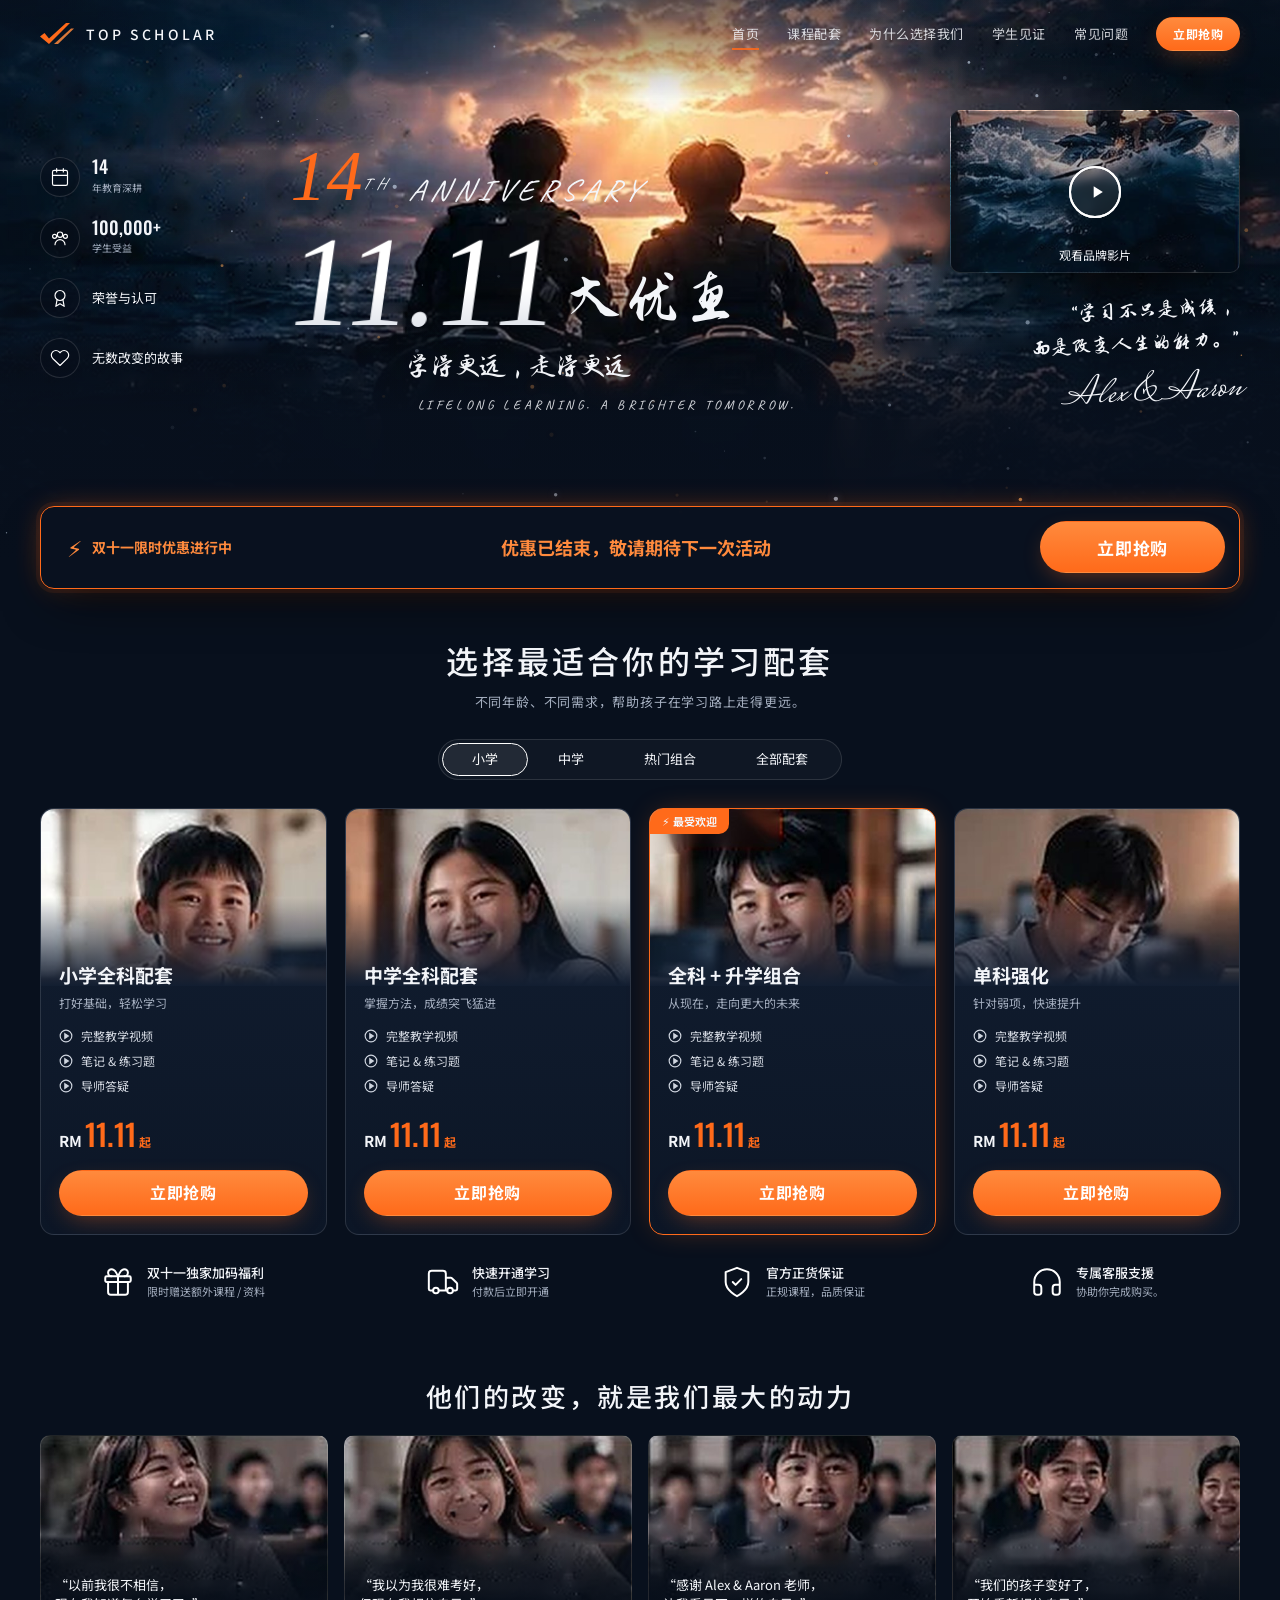
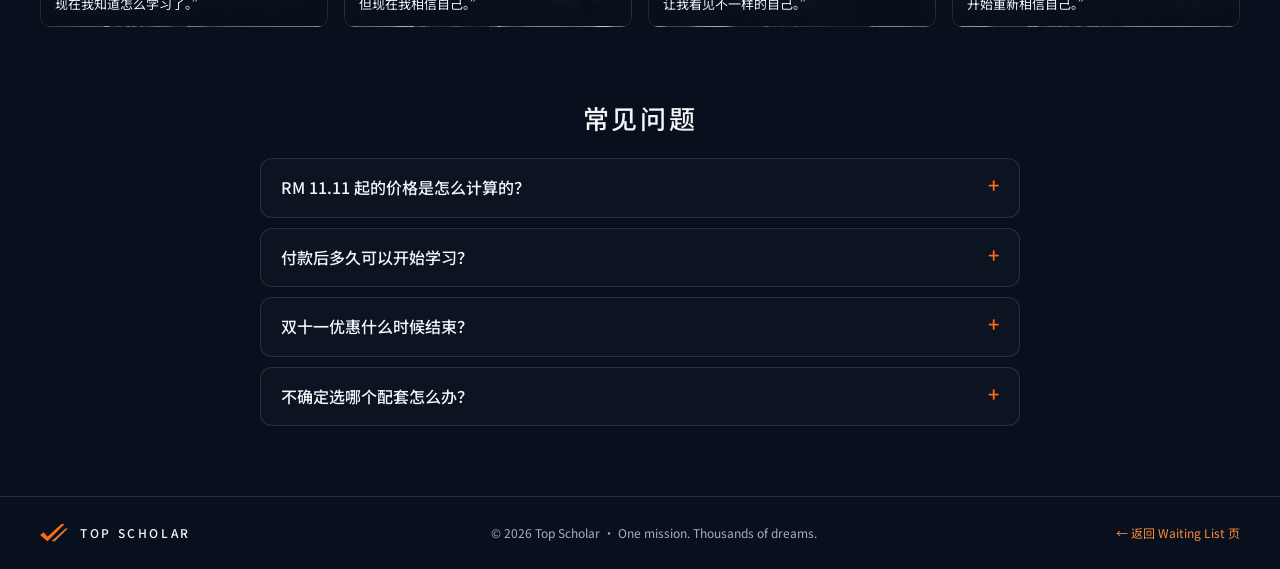
==== order.html @ 2a77515a "Add Top Scholar 11.11 landing page demo (waiting list + order page) Static HTML/CSS/JS site, deploya" ====
<!doctype html>
<html lang="zh-CN">
<head>
  <meta charset="utf-8">
  <meta name="viewport" content="width=device-width, initial-scale=1">
  <title>Top Scholar · 11.11 大优惠 · 立即抢购</title>
  <meta name="description" content="Top Scholar 十四周年 11.11 大优惠正式开卖：选择最适合你的学习配套，RM 11.11 起。">
  <meta name="theme-color" content="#0a1220">
  <link rel="icon" href="assets/logo.svg" type="image/svg+xml">
  <link rel="preconnect" href="https://fonts.googleapis.com">
  <link rel="preconnect" href="https://fonts.gstatic.com" crossorigin>
  <link href="https://fonts.googleapis.com/css2?family=Caveat:wght@500;700&family=Mrs+Saint+Delafield&family=Noto+Sans+SC:wght@300;400;500;700;900&family=Oswald:wght@400;500&family=Permanent+Marker&family=Zhi+Mang+Xing&display=swap" rel="stylesheet">
  <link rel="stylesheet" href="css/style.css">
</head>
<body class="page-order">

  <header class="nav" id="nav">
    <div class="container nav__inner">
      <a href="index.html" class="logo" aria-label="Top Scholar">
        <img src="assets/logo.svg" alt="" width="34" height="22">
        <span>TOP SCHOLAR</span>
      </a>
      <nav class="nav__links nav__links--cn" id="navLinks">
        <a href="#top" class="is-active">首页</a>
        <a href="#packages">课程配套</a>
        <a href="#why">为什么选择我们</a>
        <a href="#stories">学生见证</a>
        <a href="#faq">常见问题</a>
        <a href="#packages" class="btn btn--primary btn--sm">立即抢购</a>
      </nav>
      <button class="nav__toggle" id="navToggle" aria-label="打开菜单"><span></span><span></span><span></span></button>
    </div>
  </header>

  <main id="top">
    <!-- ============ HERO ============ -->
    <section class="hero hero--order">
      <div class="hero__bg" style="background-image:url('assets/hero.jpg')" data-parallax></div>
      <div class="hero__shade"></div>
      <canvas class="hero__spray" data-spray></canvas>

      <div class="container hero__grid hero__grid--order">
        <ul class="side-stats reveal">
          <li><span class="ic"><svg viewBox="0 0 24 24"><rect x="3" y="4" width="18" height="18" rx="2"/><path d="M16 2v4M8 2v4M3 10h18"/></svg></span><div><b>14</b><small>年教育深耕</small></div></li>
          <li><span class="ic"><svg viewBox="0 0 24 24"><circle cx="12" cy="8" r="3.2"/><circle cx="5.5" cy="10" r="2.4"/><circle cx="18.5" cy="10" r="2.4"/><path d="M6 20a6 6 0 0 1 12 0"/></svg></span><div><b>100,000+</b><small>学生受益</small></div></li>
          <li><span class="ic"><svg viewBox="0 0 24 24"><circle cx="12" cy="9" r="6"/><path d="m8.5 14-1.5 8 5-3 5 3-1.5-8"/></svg></span><div><span>荣誉与认可</span></div></li>
          <li><span class="ic"><svg viewBox="0 0 24 24"><path d="M20.8 4.6a5.5 5.5 0 0 0-7.8 0L12 5.7l-1-1.1a5.5 5.5 0 0 0-7.8 7.8l1 1.1L12 21l7.8-7.6 1-1a5.5 5.5 0 0 0 0-7.8z"/></svg></span><div><span>无数改变的故事</span></div></li>
        </ul>

        <div class="order-title reveal reveal--delay">
          <p class="anniv anniv--big"><b>14</b><sup>TH</sup> ANNIVERSARY</p>
          <div class="order-title__row">
            <span class="big-1111">11.11</span><span class="brush-cn brush-cn--sale">大优惠</span>
          </div>
          <p class="order-title__cn">学得更远，走得更远</p>
          <p class="hand-caps order-title__en">LIFELONG LEARNING. A BRIGHTER TOMORROW.</p>
        </div>

        <div class="hero-film reveal reveal--delay2">
          <button class="hero-film__thumb" data-open="filmModal" style="background-image:url('assets/film-jetski.jpg')">
            <span class="play play--sm"><svg viewBox="0 0 24 24"><path d="M8 5v14l11-7z"/></svg></span>
            <span class="hero-film__label">观看品牌影片</span>
          </button>
          <blockquote class="hero-film__quote">
            “学习不只是成绩，<br>而是改变人生的能力。”
            <cite>Alex &amp; Aaron</cite>
          </blockquote>
        </div>
      </div>
    </section>

    <!-- ============ SALE BAR ============ -->
    <div class="salebar-wrap" id="salebarWrap">
      <div class="container">
        <div class="salebar" id="salebar">
          <div class="salebar__label"><span class="bolt">⚡</span> 双十一限时优惠进行中</div>
          <div class="countdown countdown--bar" data-countdown="2026-11-11T23:59:59+08:00" data-done="优惠已结束，敬请期待下一次活动">
            <div class="cd"><span data-unit="d">00</span><small>DAYS</small></div><i>:</i>
            <div class="cd"><span data-unit="h">00</span><small>HOURS</small></div><i>:</i>
            <div class="cd"><span data-unit="m">00</span><small>MINUTES</small></div><i>:</i>
            <div class="cd"><span data-unit="s">00</span><small>SECONDS</small></div>
          </div>
          <a href="#packages" class="btn btn--primary btn--lg">立即抢购</a>
        </div>
      </div>
    </div>

    <!-- ============ PACKAGES ============ -->
    <section class="packages" id="packages">
      <div class="container">
        <h2 class="section-title reveal">选择最适合你的学习配套</h2>
        <p class="section-sub section-sub--sm reveal">不同年龄、不同需求，帮助孩子在学习路上走得更远。</p>

        <div class="tabs reveal" role="tablist">
          <button class="tab is-active" data-filter="primary" role="tab">小学</button>
          <button class="tab" data-filter="secondary" role="tab">中学</button>
          <button class="tab" data-filter="hot" role="tab">热门组合</button>
          <button class="tab" data-filter="all" role="tab">全部配套</button>
          <span class="tabs__pill" aria-hidden="true"></span>
        </div>

        <div class="cards" id="cards">
          <article class="card reveal" data-cat="primary">
            <div class="card__img" style="background-image:url('assets/student-1.jpg')"></div>
            <div class="card__body">
              <h3>小学全科配套</h3>
              <p class="card__desc">打好基础，轻松学习</p>
              <ul class="card__list"><li>完整教学视频</li><li>笔记 &amp; 练习题</li><li>导师答疑</li></ul>
              <p class="price">RM <b>11.11</b> <small>起</small></p>
              <button class="btn btn--primary btn--block" data-buy="小学全科配套">立即抢购</button>
            </div>
          </article>

          <article class="card reveal" data-cat="secondary">
            <div class="card__img" style="background-image:url('assets/student-2.jpg')"></div>
            <div class="card__body">
              <h3>中学全科配套</h3>
              <p class="card__desc">掌握方法，成绩突飞猛进</p>
              <ul class="card__list"><li>完整教学视频</li><li>笔记 &amp; 练习题</li><li>导师答疑</li></ul>
              <p class="price">RM <b>11.11</b> <small>起</small></p>
              <button class="btn btn--primary btn--block" data-buy="中学全科配套">立即抢购</button>
            </div>
          </article>

          <article class="card card--hot reveal" data-cat="primary secondary hot">
            <span class="card__badge">⚡ 最受欢迎</span>
            <div class="card__img" style="background-image:url('assets/student-3.jpg')"></div>
            <div class="card__body">
              <h3>全科 + 升学组合</h3>
              <p class="card__desc">从现在，走向更大的未来</p>
              <ul class="card__list"><li>完整教学视频</li><li>笔记 &amp; 练习题</li><li>导师答疑</li></ul>
              <p class="price">RM <b>11.11</b> <small>起</small></p>
              <button class="btn btn--primary btn--block" data-buy="全科 + 升学组合">立即抢购</button>
            </div>
          </article>

          <article class="card reveal" data-cat="primary secondary hot">
            <div class="card__img" style="background-image:url('assets/student-4.jpg')"></div>
            <div class="card__body">
              <h3>单科强化</h3>
              <p class="card__desc">针对弱项，快速提升</p>
              <ul class="card__list"><li>完整教学视频</li><li>笔记 &amp; 练习题</li><li>导师答疑</li></ul>
              <p class="price">RM <b>11.11</b> <small>起</small></p>
              <button class="btn btn--primary btn--block" data-buy="单科强化">立即抢购</button>
            </div>
          </article>
        </div>

        <ul class="benefits" id="why">
          <li class="reveal"><svg viewBox="0 0 24 24"><rect x="3" y="8" width="18" height="4" rx="1"/><path d="M12 8v13M19 12v7a2 2 0 0 1-2 2H7a2 2 0 0 1-2-2v-7M7.5 8a2.5 2.5 0 0 1 0-5C10 3 12 8 12 8s2-5 4.5-5a2.5 2.5 0 0 1 0 5"/></svg><div><b>双十一独家加码福利</b><small>限时赠送额外课程 / 资料</small></div></li>
          <li class="reveal"><svg viewBox="0 0 24 24"><path d="M14 18V6a2 2 0 0 0-2-2H4a2 2 0 0 0-2 2v11a1 1 0 0 0 1 1h2M15 18H9M19 18h2a1 1 0 0 0 1-1v-3.65a1 1 0 0 0-.22-.62L18.3 9.38a1 1 0 0 0-.78-.38H14"/><circle cx="17" cy="18" r="2"/><circle cx="7" cy="18" r="2"/></svg><div><b>快速开通学习</b><small>付款后立即开通</small></div></li>
          <li class="reveal"><svg viewBox="0 0 24 24"><path d="M12 22s8-4 8-10V5l-8-3-8 3v7c0 6 8 10 8 10"/><path d="m9 12 2 2 4-4"/></svg><div><b>官方正货保证</b><small>正规课程，品质保证</small></div></li>
          <li class="reveal"><svg viewBox="0 0 24 24"><path d="M3 14h3a2 2 0 0 1 2 2v3a2 2 0 0 1-2 2H5a2 2 0 0 1-2-2v-7a9 9 0 0 1 18 0v7a2 2 0 0 1-2 2h-1a2 2 0 0 1-2-2v-3a2 2 0 0 1 2-2h3"/></svg><div><b>专属客服支援</b><small>协助你完成购买。</small></div></li>
        </ul>
      </div>
    </section>

    <!-- ============ STORIES ============ -->
    <section class="stories" id="stories">
      <div class="container">
        <h2 class="section-title section-title--sm reveal">他们的改变，就是我们最大的动力</h2>
        <div class="story-row">
          <figure class="story reveal" style="background-image:url('assets/story-1.jpg')"><figcaption>“以前我很不相信，<br>现在我知道怎么学习了。”</figcaption></figure>
          <figure class="story reveal" style="background-image:url('assets/story-2.jpg')"><figcaption>“我以为我很难考好，<br>但现在我相信自己。”</figcaption></figure>
          <figure class="story reveal" style="background-image:url('assets/story-3.jpg')"><figcaption>“感谢 Alex &amp; Aaron 老师，<br>让我看见不一样的自己。”</figcaption></figure>
          <figure class="story reveal" style="background-image:url('assets/story-4.jpg')"><figcaption>“我们的孩子变好了，<br>开始重新相信自己。”</figcaption></figure>
        </div>
      </div>
    </section>

    <!-- ============ FAQ ============ -->
    <section class="faq" id="faq">
      <div class="container container--narrow">
        <h2 class="section-title section-title--sm reveal">常见问题</h2>
        <details class="reveal"><summary>RM 11.11 起的价格是怎么计算的？</summary><p>RM 11.11 为配套的首月 / 入门价格，具体价格依所选年级与科目而定，结账前会清楚显示。</p></details>
        <details class="reveal"><summary>付款后多久可以开始学习？</summary><p>付款成功后系统会立即开通课程，你会通过 WhatsApp 与电邮收到登入资料。</p></details>
        <details class="reveal"><summary>双十一优惠什么时候结束？</summary><p>优惠于 11 月 11 日 23:59（马来西亚时间）结束，页面上方的倒数计时即为剩余时间。</p></details>
        <details class="reveal"><summary>不确定选哪个配套怎么办？</summary><p>点击右下角 WhatsApp 联系专属客服，我们会根据孩子的年级和需求为你推荐。</p></details>
      </div>
    </section>
  </main>

  <footer class="footer">
    <div class="container footer__inner">
      <a href="index.html" class="logo"><img src="assets/logo.svg" alt="" width="28" height="18"><span>TOP SCHOLAR</span></a>
      <p>© 2026 Top Scholar · One mission. Thousands of dreams.</p>
      <a href="index.html" class="footer__link">← 返回 Waiting List 页</a>
    </div>
  </footer>

  <!-- Mobile sticky buy bar -->
  <div class="mbar" id="mbar">
    <div class="countdown countdown--mini" data-countdown="2026-11-11T23:59:59+08:00">
      <span data-unit="d">00</span>天 <span data-unit="h">00</span>:<span data-unit="m">00</span>:<span data-unit="s">00</span>
    </div>
    <a href="#packages" class="btn btn--primary btn--sm">立即抢购</a>
  </div>

  <!-- Film modal -->
  <div class="modal" id="filmModal" aria-hidden="true">
    <div class="modal__backdrop" data-close></div>
    <div class="modal__box modal__box--film" role="dialog" aria-modal="true" aria-label="品牌影片">
      <button class="modal__x" data-close aria-label="关闭">×</button>
      <div class="film-teaser" style="background-image:url('assets/film-jetski.jpg')">
        <div>
          <p class="hand-caps">MORE THAN GRADES</p>
          <h3 class="brush-cn brush-cn--film">学习的意义，到底是什么？</h3>
          <p class="muted">品牌影片即将上线（此处可替换为 YouTube / Vimeo 嵌入）。</p>
        </div>
      </div>
    </div>
  </div>

  <!-- Checkout modal (demo) -->
  <div class="modal" id="buyModal" aria-hidden="true">
    <div class="modal__backdrop" data-close></div>
    <div class="modal__box" role="dialog" aria-modal="true" aria-labelledby="buyTitle">
      <button class="modal__x" data-close aria-label="关闭">×</button>
      <p class="hand-caps modal__kicker">11.11 SPECIAL</p>
      <h3 id="buyTitle">确认你的配套</h3>
      <div class="buy-summary">
        <span id="buyName">—</span>
        <span class="price">RM <b>11.11</b> <small>起</small></span>
      </div>
      <form class="buy-form" id="buyForm" novalidate>
        <input name="name" type="text" placeholder="家长姓名" autocomplete="name" required>
        <input name="phone" type="tel" placeholder="WhatsApp / 电话号码" inputmode="tel" autocomplete="tel" required>
        <select name="grade" required>
          <option value="">孩子的年级</option>
          <option>小学 1–3 年级</option><option>小学 4–6 年级</option>
          <option>中学 1–3 年级</option><option>中学 4–5 年级</option>
        </select>
        <button class="btn btn--primary btn--block" type="submit">确认抢购 →</button>
        <p class="muted tiny">这是 Demo：提交后会显示成功提示，正式版可接入付款网关。</p>
      </form>
    </div>
  </div>

  <div class="toast" id="toast" role="status" aria-live="polite"></div>
  <script src="js/main.js" defer></script>
</body>
</html>
---- css/style.css ----
/* ==========================================================
   Top Scholar · 14th Anniversary 11.11 landing pages
   ========================================================== */
:root {
  --bg: #08101d;
  --bg-2: #0d1828;
  --panel: rgba(14, 24, 40, .72);
  --line: rgba(255, 255, 255, .12);
  --text: #f3f5f9;
  --muted: #a5afc0;
  --orange: #ff6a1a;
  --orange-2: #ff8a3d;
  --orange-glow: rgba(255, 106, 26, .45);
  --radius: 14px;
  --font: "Noto Sans SC", system-ui, -apple-system, "PingFang SC", "Microsoft YaHei", sans-serif;
  --brush: "Zhi Mang Xing", "Ma Shan Zheng", cursive;
  --marker: "Permanent Marker", cursive;
  --hand: "Caveat", cursive;
  --digit: "Oswald", "Noto Sans SC", sans-serif;
}

*, *::before, *::after { box-sizing: border-box; }
html { scroll-behavior: smooth; scroll-padding-top: 80px; }
body {
  margin: 0;
  font-family: var(--font);
  color: var(--text);
  background: var(--bg);
  line-height: 1.6;
  -webkit-font-smoothing: antialiased;
  overflow-x: hidden;
}
img { max-width: 100%; display: block; }
a { color: inherit; text-decoration: none; }
button { font: inherit; color: inherit; cursor: pointer; }
.sr-only { position: absolute; width: 1px; height: 1px; overflow: hidden; clip: rect(0 0 0 0); }
.muted { color: var(--muted); }
.tiny { font-size: 12px; margin: 10px 0 0; text-align: center; }

.container { width: min(1200px, 100% - 32px); margin-inline: auto; }
.container--narrow { width: min(760px, 100% - 32px); }

/* ---------- Buttons ---------- */
.btn {
  --h: 46px;
  display: inline-flex; align-items: center; justify-content: center; gap: 8px;
  height: var(--h); padding: 0 26px;
  border-radius: 999px; border: 1px solid transparent;
  font-weight: 700; letter-spacing: .04em; white-space: nowrap;
  transition: transform .2s, box-shadow .25s, background .25s, border-color .25s;
  position: relative; overflow: hidden;
}
.btn--sm { --h: 34px; padding: 0 16px; font-size: 12px; }
.btn--lg { --h: 52px; padding: 0 56px; font-size: 17px; }
.btn--block { width: 100%; }
.btn--primary {
  background: linear-gradient(180deg, var(--orange-2), var(--orange));
  color: #fff;
  box-shadow: 0 8px 24px -8px var(--orange-glow);
}
.btn--primary::after { /* moving shine */
  content: ""; position: absolute; inset: 0;
  background: linear-gradient(110deg, transparent 30%, rgba(255,255,255,.45) 50%, transparent 70%);
  transform: translateX(-120%);
  animation: shine 3.6s ease-in-out infinite;
}
.btn--primary:hover { transform: translateY(-2px); box-shadow: 0 14px 30px -8px var(--orange-glow); }
.btn--ghost { border-color: var(--orange); color: var(--orange-2); background: rgba(255,106,26,.06); }
.btn--ghost:hover { background: var(--orange); color: #fff; }
.btn__arrow { transition: transform .2s; }
.btn:hover .btn__arrow { transform: translateX(4px); }
@keyframes shine { 0%, 60% { transform: translateX(-120%); } 100% { transform: translateX(120%); } }

/* ---------- Nav ---------- */
.nav {
  position: fixed; inset: 0 0 auto; z-index: 50;
  transition: background .3s, backdrop-filter .3s, border-color .3s;
  border-bottom: 1px solid transparent;
}
.nav.is-scrolled { background: rgba(8, 16, 29, .82); backdrop-filter: blur(14px); border-color: var(--line); }
.nav__inner { display: flex; align-items: center; justify-content: space-between; height: 68px; }
.logo { display: inline-flex; align-items: center; gap: 12px; font-weight: 500; letter-spacing: .22em; font-size: 14px; }
.nav__links { display: flex; align-items: center; gap: 34px; font-size: 12px; letter-spacing: .14em; }
.nav__links a:not(.btn) { opacity: .85; position: relative; padding: 6px 0; }
.nav__links a:not(.btn)::after {
  content: ""; position: absolute; left: 0; right: 0; bottom: 0; height: 2px;
  background: var(--orange); transform: scaleX(0); transition: transform .25s;
}
.nav__links a:not(.btn):hover::after, .nav__links a.is-active::after { transform: scaleX(1); }
.nav__links--cn { letter-spacing: .04em; gap: 28px; font-size: 13px; }
.nav__toggle { display: none; background: none; border: 0; width: 40px; height: 40px; padding: 10px; }
.nav__toggle span { display: block; height: 2px; background: #fff; margin: 5px 0; transition: transform .25s, opacity .25s; }
.nav.is-open .nav__toggle span:nth-child(1) { transform: translateY(7px) rotate(45deg); }
.nav.is-open .nav__toggle span:nth-child(2) { opacity: 0; }
.nav.is-open .nav__toggle span:nth-child(3) { transform: translateY(-7px) rotate(-45deg); }

/* ---------- Typography helpers ---------- */
.brush-cn {
  font-family: var(--brush); font-weight: 400; margin: 0; line-height: 1.05;
  text-shadow: 0 4px 30px rgba(0,0,0,.55);
}
.brush-line { display: block; font-size: clamp(54px, 7vw, 92px); }
.brush-line--2 { padding-left: .35em; }
.brush-cn--sm { font-size: clamp(44px, 5.2vw, 70px); }
.brush-cn--film { font-size: clamp(32px, 3.6vw, 48px); }
.hand-caps { font-family: var(--hand); letter-spacing: .28em; text-transform: uppercase; font-weight: 500; }

.anniv { font-family: var(--hand); font-size: 26px; letter-spacing: .2em; margin: 0; font-style: italic; }
.anniv b { font-family: var(--marker); font-weight: 400; font-size: 1.5em; letter-spacing: 0; }
.anniv sup { font-size: .55em; margin-right: .2em; }
.anniv--big { font-size: 30px; }
.anniv--big b { color: var(--orange); font-size: 2.4em; }

.big-1111 {
  font-family: var(--marker);
  font-size: clamp(96px, 12vw, 170px);
  line-height: .9; letter-spacing: -.02em;
  transform: skewX(-8deg);
  background: linear-gradient(180deg, #fff 55%, #d8dde6);
  -webkit-background-clip: text; background-clip: text; color: transparent;
  filter: drop-shadow(0 6px 24px rgba(0,0,0,.5));
  animation: glow 4s ease-in-out infinite;
}
@keyframes glow {
  0%, 100% { filter: drop-shadow(0 6px 24px rgba(0,0,0,.5)); }
  50% { filter: drop-shadow(0 6px 24px rgba(0,0,0,.5)) drop-shadow(0 0 22px rgba(255,138,61,.45)); }
}

/* ---------- Hero ---------- */
.hero { position: relative; overflow: hidden; isolation: isolate; }
.hero__bg {
  position: absolute; inset: -4%; z-index: -3;
  background-size: cover; background-position: center 40%;
  animation: kenburns 24s ease-in-out infinite alternate;
  will-change: transform;
}
@keyframes kenburns { from { transform: scale(1.02); } to { transform: scale(1.12) translateY(-1.5%); } }
.hero__shade {
  position: absolute; inset: 0; z-index: -2;
  background:
    radial-gradient(ellipse at 50% 30%, transparent 0 35%, rgba(8,16,29,.55) 75%),
    linear-gradient(180deg, rgba(8,16,29,.55) 0%, transparent 18%, transparent 46%, rgba(8,16,29,.94) 74%, var(--bg) 100%);
}
.hero__spray { position: absolute; inset: 0; width: 100%; height: 100%; z-index: -1; pointer-events: none; }

.hero--landing { min-height: max(760px, 100vh); padding-top: 120px; display: flex; flex-direction: column; }
.hero__grid { display: flex; justify-content: space-between; align-items: flex-start; gap: 24px; flex: 1; }
.hero__left { padding-top: 40px; }
.hero__tag { margin: 18px 0 30px 2.4em; font-size: 18px; transform: rotate(-4deg); opacity: .9; }
.hero__facts { list-style: none; margin: 0; padding: 0; font-size: 12px; letter-spacing: .2em; line-height: 2.1; opacity: .9; }
.hero__right { text-align: right; padding-top: 30px; }
.hero__right .big-1111 { margin: 8px 0 -4px; }
.hero__right .brush-cn--sm { margin-right: .6em; }
.hero__mission { font-size: 15px; margin: 18px 0 0; opacity: .85; transform: rotate(-3deg); }

.hero__count { display: flex; justify-content: center; margin-top: -170px; padding-bottom: 36px; }
.countdown-card {
  background: rgba(10, 18, 32, .7);
  border: 1px solid var(--line);
  backdrop-filter: blur(12px);
  border-radius: 16px;
  padding: 18px 46px 16px;
  text-align: center;
  box-shadow: 0 30px 60px -20px rgba(0,0,0,.7);
}
.countdown-card__title { margin: 0 0 6px; font-size: 17px; letter-spacing: .08em; }

/* ---------- Countdown ---------- */
.countdown { display: flex; align-items: flex-start; justify-content: center; gap: 14px; }
.countdown > i { font-style: normal; font-family: var(--digit); font-size: 30px; line-height: 1.5; opacity: .7; }
.cd { display: flex; flex-direction: column; align-items: center; min-width: 64px; }
.cd span {
  font-family: var(--digit); font-size: 50px; font-weight: 500; line-height: 1.1;
  display: inline-block; font-variant-numeric: tabular-nums;
}
.cd span.tick { animation: tick .45s cubic-bezier(.3,1.6,.6,1); }
.cd small { font-size: 9px; letter-spacing: .18em; color: var(--muted); margin-top: 2px; }
@keyframes tick { from { transform: translateY(-35%); opacity: 0; } to { transform: none; opacity: 1; } }
.countdown.is-done { font-size: 18px; font-weight: 700; color: var(--orange-2); padding: 14px 0; }

/* ---------- Sections ---------- */
.section-title { text-align: center; font-size: clamp(24px, 2.6vw, 32px); font-weight: 500; letter-spacing: .1em; margin: 0; }
.section-title .en { letter-spacing: .14em; }
.section-title--sm { font-size: clamp(20px, 2.1vw, 26px); }
.section-sub { text-align: center; font-size: 18px; margin: 6px 0 26px; letter-spacing: .06em; }
.section-sub--sm { font-size: 13px; color: var(--muted); }

/* Waiting list */
.waitlist { padding: 30px 0 50px; }
.wl-form { display: flex; gap: 12px; justify-content: center; max-width: 620px; margin: 0 auto; }
.wl-form input {
  flex: 1; min-width: 0; height: 50px; border-radius: 10px;
  border: 1px solid var(--line); background: rgba(255,255,255,.06); color: #fff;
  padding: 0 18px; font: inherit; font-size: 14px; outline: none;
  transition: border-color .2s, box-shadow .2s;
}
.wl-form input::placeholder { color: #8a94a6; }
.wl-form input:focus { border-color: var(--orange); box-shadow: 0 0 0 4px rgba(255,106,26,.18); }
.wl-form input.is-invalid { border-color: #ff4d4d; animation: shake .35s; }
.wl-form .btn { height: 50px; border-radius: 10px; padding: 0 34px; }
@keyframes shake { 25% { transform: translateX(-6px); } 75% { transform: translateX(6px); } }
.wl-note { text-align: center; color: var(--muted); font-size: 13px; margin: 14px 0 0; }
.wl-note b { color: var(--orange-2); font-family: var(--digit); font-size: 16px; font-weight: 500; }

.perks { list-style: none; padding: 0; margin: 40px auto 0; display: grid; grid-template-columns: repeat(4, 1fr); gap: 20px; max-width: 760px; }
.perks li { display: flex; flex-direction: column; align-items: center; gap: 12px; font-size: 13px; text-align: center; }
.perks svg, .stat svg, .benefits svg, .side-stats svg {
  width: 34px; height: 34px; fill: none; stroke: #fff; stroke-width: 1.4; stroke-linecap: round; stroke-linejoin: round;
}
.perks li:hover svg { stroke: var(--orange); transform: translateY(-4px); }
.perks svg { transition: transform .25s, stroke .25s; }

/* Brand film */
.film { padding: 20px 0 10px; }
.film__frame {
  position: relative; height: 460px; border-radius: var(--radius); overflow: hidden;
  display: grid; grid-template-columns: 1fr 1fr;
  border: 1px solid var(--line);
}
.film__face, .film__ride { background-size: cover; background-position: center; transition: transform 1.2s ease; }
.film__face { background-position: center 20%; filter: brightness(.75); }
.film__frame:hover .film__face, .film__frame:hover .film__ride { transform: scale(1.04); }
.film__shade {
  position: absolute; inset: 0; pointer-events: none;
  background:
    linear-gradient(90deg, rgba(8,16,29,.25) 0%, rgba(8,16,29,.2) 40%, rgba(8,16,29,.0) 60%),
    linear-gradient(180deg, transparent 25%, rgba(8,16,29,.85) 100%);
}
.film__face::after { content: ""; }
.film__content {
  position: absolute; left: 0; width: 55%; top: 0; bottom: 0;
  display: flex; flex-direction: column; align-items: center; justify-content: center; gap: 14px; text-align: center;
  padding: 20px;
}
.film__content p { margin: 0; letter-spacing: .1em; }
.film__quote {
  position: absolute; right: 7%; bottom: 13%; text-align: right; font-size: 20px; line-height: 1.6;
  display: flex; flex-direction: column; transform: rotate(-4deg);
}
.film__quote span:last-child { font-size: 16px; opacity: .85; }

.play {
  width: 74px; height: 74px; border-radius: 50%;
  border: 2px solid #fff; background: rgba(255,255,255,.08); backdrop-filter: blur(4px);
  display: grid; place-items: center; position: relative;
  transition: transform .25s, background .25s, border-color .25s;
}
.play svg { width: 28px; height: 28px; fill: #fff; margin-left: 4px; }
.play::before, .play::after {
  content: ""; position: absolute; inset: -2px; border-radius: 50%; border: 2px solid rgba(255,255,255,.6);
  animation: ripple 2.4s ease-out infinite;
}
.play::after { animation-delay: 1.2s; }
.play:hover { transform: scale(1.08); background: var(--orange); border-color: var(--orange); }
.play--sm { width: 52px; height: 52px; }
.play--sm svg { width: 20px; height: 20px; }
@keyframes ripple { from { transform: scale(1); opacity: .8; } to { transform: scale(1.8); opacity: 0; } }

/* Stats */
.stats { padding: 26px 0 40px; }
.stats__row {
  display: grid; grid-template-columns: repeat(4, 1fr); gap: 16px;
  border-top: 1px solid var(--line); padding-top: 30px;
}
.stat { display: flex; align-items: center; justify-content: center; gap: 14px; }
.stat b { font-family: var(--digit); font-size: 28px; font-weight: 500; display: block; line-height: 1.1; }
.stat small { font-size: 11px; color: var(--muted); }
.stat__txt { font-size: 14px; }

/* Footer */
.footer { border-top: 1px solid var(--line); padding: 26px 0; color: var(--muted); font-size: 12px; }
.footer__inner { display: flex; align-items: center; justify-content: space-between; gap: 16px; flex-wrap: wrap; }
.footer .logo { color: var(--text); font-size: 12px; }
.footer p { margin: 0; }
.footer__link { color: var(--orange-2); }

/* ==========================================================
   ORDER PAGE
   ========================================================== */
.hero--order { min-height: 560px; padding: 110px 0 70px; }
.hero--order .hero__bg { background-position: center 45%; }
.hero__grid--order { display: grid; grid-template-columns: 200px 1fr 290px; align-items: center; gap: 24px; }
.side-stats { list-style: none; margin: 0; padding: 0; display: grid; gap: 20px; }
.side-stats li { display: flex; align-items: center; gap: 12px; font-size: 13px; }
.side-stats .ic {
  width: 40px; height: 40px; border-radius: 50%; display: grid; place-items: center;
  background: rgba(8,16,29,.55); border: 1px solid var(--line); flex: none;
}
.side-stats svg { width: 20px; height: 20px; }
.side-stats b { display: block; font-family: var(--digit); font-weight: 500; font-size: 18px; line-height: 1.1; }
.side-stats small { font-size: 10px; color: var(--muted); }

.order-title { text-align: left; padding-left: 4%; }
.order-title__row { display: flex; align-items: flex-end; gap: 10px; margin-top: -10px; }
.order-title .big-1111 { font-size: clamp(90px, 10vw, 150px); }
.brush-cn--sale { font-size: clamp(48px, 5vw, 76px); padding-bottom: .12em; }
.order-title__cn { font-family: var(--brush); font-size: clamp(22px, 2.2vw, 30px); margin: 4px 0 0 18%; }
.order-title__en { font-size: 13px; margin: 6px 0 0 20%; opacity: .85; }

.hero-film { display: grid; gap: 22px; justify-items: end; }
.hero-film__thumb {
  width: 100%; aspect-ratio: 16/9; border-radius: 10px; border: 1px solid var(--line);
  background-size: cover; background-position: center; position: relative;
  display: grid; place-items: center; overflow: hidden;
  box-shadow: 0 20px 40px -10px rgba(0,0,0,.7);
}
.hero-film__thumb::before { content: ""; position: absolute; inset: 0; background: rgba(8,16,29,.35); transition: background .3s; }
.hero-film__thumb:hover::before { background: rgba(8,16,29,.1); }
.hero-film__thumb .play { position: relative; }
.hero-film__label { position: absolute; bottom: 8px; left: 0; right: 0; text-align: center; font-size: 12px; }
.hero-film__quote {
  margin: 0; font-family: var(--brush); font-size: 22px; line-height: 1.5; text-align: right;
  transform: rotate(-3deg);
}
.hero-film__quote cite { display: block; font-family: "Mrs Saint Delafield", cursive; font-style: normal; font-size: 40px; margin-top: 4px; }

/* Sale bar */
.salebar-wrap { position: relative; z-index: 5; margin-top: -54px; }
.salebar {
  display: flex; align-items: center; justify-content: space-between; gap: 22px;
  background: rgba(10, 18, 32, .92); backdrop-filter: blur(12px);
  border: 1px solid var(--orange); border-radius: 14px;
  padding: 12px 14px 12px 26px;
  box-shadow: 0 0 0 4px rgba(255,106,26,.08), 0 20px 50px -15px rgba(0,0,0,.8), 0 0 30px -6px var(--orange-glow);
  animation: barGlow 2.6s ease-in-out infinite;
}
@keyframes barGlow { 50% { box-shadow: 0 0 0 4px rgba(255,106,26,.14), 0 20px 50px -15px rgba(0,0,0,.8), 0 0 42px -2px var(--orange-glow); } }
.salebar__label { color: var(--orange-2); font-weight: 700; font-size: 14px; display: flex; align-items: center; gap: 10px; }
.bolt { font-size: 22px; animation: flash 1.4s infinite; }
@keyframes flash { 50% { opacity: .35; } }
.countdown--bar .cd span { font-size: 34px; }
.countdown--bar .cd { min-width: 46px; }
.countdown--bar > i { font-size: 22px; }

/* Packages */
.packages { padding: 46px 0 30px; }
.tabs {
  position: relative; display: flex; width: max-content; margin: 0 auto 28px;
  border: 1px solid var(--line); border-radius: 999px; padding: 3px; background: rgba(255,255,255,.03);
}
.tab { position: relative; z-index: 1; background: none; border: 0; padding: 6px 30px; font-size: 13px; border-radius: 999px; transition: color .25s; }
.tab.is-active { color: #fff; }
.tabs__pill {
  position: absolute; top: 3px; bottom: 3px; left: 0; border-radius: 999px;
  border: 1px solid #fff; background: rgba(255,255,255,.08);
  transition: transform .35s cubic-bezier(.4,1.3,.5,1), width .35s;
}

.cards { display: grid; grid-template-columns: repeat(4, 1fr); gap: 18px; }
.card {
  position: relative; border-radius: var(--radius); overflow: hidden;
  background: linear-gradient(180deg, #121e31, #0c1626);
  border: 1px solid var(--line);
  transition: transform .35s, box-shadow .35s, border-color .35s, opacity .35s;
}
.card:hover { transform: translateY(-8px); border-color: rgba(255,106,26,.6); box-shadow: 0 24px 50px -20px var(--orange-glow); }
.card.is-hidden { display: none; }
.card--hot { border: 1.5px solid var(--orange); box-shadow: 0 0 30px -10px var(--orange-glow); }
.card__badge {
  position: absolute; top: 0; left: 0; z-index: 2;
  background: var(--orange); font-size: 11px; font-weight: 700; padding: 4px 12px; border-bottom-right-radius: 10px;
}
.card__img { aspect-ratio: 16/10; background-size: cover; background-position: center 30%; position: relative; transition: transform .6s; }
.card:hover .card__img { transform: scale(1.06); }
.card__img::after { content: ""; position: absolute; inset: 0; background: linear-gradient(180deg, transparent 50%, #121e31); }
.card__body { padding: 0 18px 18px; margin-top: -26px; position: relative; }
.card h3 { margin: 0; font-size: 19px; font-weight: 700; }
.card__desc { margin: 2px 0 14px; color: var(--muted); font-size: 12px; }
.card__list { list-style: none; padding: 0; margin: 0 0 14px; display: grid; gap: 6px; font-size: 12px; color: #d4d9e2; }
.card__list li { display: flex; align-items: center; gap: 8px; }
.card__list li::before {
  content: ""; width: 14px; height: 14px; flex: none;
  background: url("data:image/svg+xml,%3Csvg xmlns='http://www.w3.org/2000/svg' viewBox='0 0 24 24' fill='none' stroke='%23cfd5df' stroke-width='2'%3E%3Ccircle cx='12' cy='12' r='10'/%3E%3Cpath d='M10 8l6 4-6 4z' fill='%23cfd5df'/%3E%3C/svg%3E") center / contain no-repeat;
}
.price { margin: 0 0 12px; font-weight: 700; font-size: 15px; }
.price b { font-family: var(--digit); font-size: 30px; color: var(--orange); font-weight: 500; }
.price small { color: var(--orange); font-size: 12px; }

.benefits {
  list-style: none; padding: 28px 0 10px; margin: 0;
  display: grid; grid-template-columns: repeat(4, 1fr); gap: 18px;
}
.benefits li { display: flex; align-items: center; justify-content: center; gap: 12px; }
.benefits b { display: block; font-size: 13px; font-weight: 500; }
.benefits small { display: block; font-size: 11px; color: var(--muted); }

/* Stories */
.stories { padding: 34px 0 40px; }
.story-row { display: grid; grid-template-columns: repeat(4, 1fr); gap: 16px; margin-top: 18px; }
.story {
  margin: 0; aspect-ratio: 3/2; border-radius: 10px; overflow: hidden; position: relative;
  background-size: cover; background-position: center 20%;
  display: flex; align-items: flex-end;
  border: 1px solid var(--line);
  transition: transform .35s;
}
.story:hover { transform: translateY(-6px); }
.story::before { content: ""; position: absolute; inset: 0; background: linear-gradient(180deg, transparent 25%, rgba(8,16,29,.92)); }
.story figcaption { position: relative; padding: 12px 14px; font-size: 13px; line-height: 1.5; }

/* FAQ */
.faq { padding: 30px 0 60px; }
.faq .section-title { margin-bottom: 20px; }
.faq details {
  border: 1px solid var(--line); border-radius: 12px; padding: 0 20px; margin-bottom: 10px;
  background: rgba(255,255,255,.02); transition: border-color .25s;
}
.faq details[open] { border-color: rgba(255,106,26,.5); }
.faq summary { cursor: pointer; padding: 16px 0; font-weight: 500; list-style: none; display: flex; justify-content: space-between; gap: 12px; }
.faq summary::-webkit-details-marker { display: none; }
.faq summary::after { content: "+"; color: var(--orange); font-size: 20px; line-height: 1; transition: transform .25s; }
.faq details[open] summary::after { transform: rotate(45deg); }
.faq details p { margin: 0 0 16px; color: var(--muted); font-size: 14px; }

/* Mobile buy bar */
.mbar { display: none; }

/* ---------- Modal ---------- */
.modal { position: fixed; inset: 0; z-index: 100; display: grid; place-items: center; padding: 16px; visibility: hidden; }
.modal__backdrop { position: absolute; inset: 0; background: rgba(3,7,14,.75); backdrop-filter: blur(6px); opacity: 0; transition: opacity .3s; }
.modal__box {
  position: relative; width: min(440px, 100%);
  background: var(--bg-2); border: 1px solid var(--line); border-radius: 18px; padding: 30px 26px 24px;
  transform: translateY(20px) scale(.96); opacity: 0; transition: transform .35s cubic-bezier(.3,1.4,.5,1), opacity .3s;
}
.modal.is-open { visibility: visible; }
.modal.is-open .modal__backdrop { opacity: 1; }
.modal.is-open .modal__box { transform: none; opacity: 1; }
.modal__x { position: absolute; top: 10px; right: 12px; z-index: 2; background: none; border: 0; font-size: 28px; line-height: 1; opacity: .7; }
.modal__x:hover { opacity: 1; color: var(--orange); }
.modal__kicker { margin: 0; color: var(--orange-2); font-size: 16px; }
.modal__box h3 { margin: 0 0 14px; font-size: 22px; }
.modal__box--film { width: min(820px, 100%); padding: 0; overflow: hidden; }
.film-teaser {
  aspect-ratio: 16/9; background-size: cover; background-position: center; position: relative;
  display: grid; place-items: center; text-align: center; padding: 20px;
}
.film-teaser::before { content: ""; position: absolute; inset: 0; background: rgba(8,16,29,.6); }
.film-teaser > div { position: relative; display: grid; gap: 10px; justify-items: center; }
.film-teaser p { margin: 0; }
.buy-summary {
  display: flex; justify-content: space-between; align-items: center; gap: 10px;
  border: 1px dashed rgba(255,106,26,.5); border-radius: 12px; padding: 10px 16px; margin-bottom: 16px;
}
.buy-summary .price { margin: 0; }
.buy-form { display: grid; gap: 10px; }
.buy-form input, .buy-form select {
  height: 46px; border-radius: 10px; border: 1px solid var(--line); background: rgba(255,255,255,.05);
  color: #fff; padding: 0 14px; font: inherit; font-size: 14px; outline: none;
}
.buy-form select option { color: #000; }
.buy-form input:focus, .buy-form select:focus { border-color: var(--orange); }
.buy-form .is-invalid { border-color: #ff4d4d; animation: shake .35s; }

/* ---------- Toast ---------- */
.toast {
  position: fixed; left: 50%; bottom: 28px; z-index: 120;
  transform: translate(-50%, 30px); opacity: 0; pointer-events: none;
  background: #fff; color: #0b1220; font-weight: 700; font-size: 14px;
  padding: 12px 22px; border-radius: 999px; box-shadow: 0 16px 40px -10px rgba(0,0,0,.6);
  transition: transform .35s, opacity .35s; max-width: calc(100% - 32px); text-align: center;
}
.toast.is-show { transform: translate(-50%, 0); opacity: 1; }

/* ---------- Reveal on scroll ---------- */
.reveal { opacity: 0; transform: translateY(28px); transition: opacity .9s ease, transform .9s cubic-bezier(.2,.7,.2,1); }
.reveal--delay { transition-delay: .15s; }
.reveal--delay2 { transition-delay: .3s; }
.reveal.is-in { opacity: 1; transform: none; }
.brush-line { opacity: 0; transform: translateX(-30px); filter: blur(6px); transition: all 1.1s cubic-bezier(.2,.7,.2,1); }
.is-in .brush-line { opacity: 1; transform: none; filter: none; }
.is-in .brush-line--2 { transition-delay: .25s; }

/* ==========================================================
   Responsive
   ========================================================== */
@media (max-width: 1024px) {
  .hero__grid--order { grid-template-columns: 1fr; text-align: center; }
  .side-stats { grid-template-columns: repeat(4, auto); justify-content: center; order: 3; }
  .order-title { padding: 0; }
  .order-title__row { justify-content: center; }
  .order-title__cn, .order-title__en { margin-left: 0; text-align: center; }
  .anniv--big { text-align: center; }
  .hero-film { grid-template-columns: 1fr 1fr; align-items: center; justify-items: stretch; max-width: 620px; margin: 0 auto; order: 2; }
  .cards { grid-template-columns: repeat(2, 1fr); }
  .benefits, .story-row { grid-template-columns: repeat(2, 1fr); }
  .salebar { flex-wrap: wrap; justify-content: center; }
}

@media (max-width: 760px) {
  .nav__toggle { display: block; }
  .nav__links {
    position: fixed; top: 68px; left: 0; right: 0;
    flex-direction: column; gap: 0; padding: 10px 16px 20px;
    background: rgba(8,16,29,.97); border-bottom: 1px solid var(--line);
    transform: translateY(-120%); transition: transform .35s, visibility .35s; z-index: -1; visibility: hidden;
  }
  .nav__links a:not(.btn) { padding: 14px 0; width: 100%; text-align: center; border-bottom: 1px solid var(--line); }
  .nav__links .btn { margin-top: 14px; }
  .nav.is-open { background: rgba(8,16,29,.97); }
  .nav.is-open .nav__links { transform: none; visibility: visible; }

  /* landing hero becomes stacked, like the phone mock */
  .hero--landing { min-height: auto; padding-top: 90px; }
  .hero--landing .hero__bg { background-position: 52% 40%; }
  .hero__grid { flex-direction: column; align-items: center; text-align: center; }
  .hero__left { order: 2; padding-top: 0; }
  .hero__left .brush-line { font-size: 44px; }
  .hero__left .brush-line--2 { padding-left: 0; }
  .hero__tag { margin: 8px 0 10px; }
  .hero__facts { display: none; }
  .hero__right { order: 1; text-align: center; padding-top: 0; }
  .hero__right .brush-cn--sm { margin-right: 0; }
  .hero__count { margin-top: 160px; }
  .countdown-card { padding: 14px 18px; width: 100%; }
  .cd { min-width: 0; }
  .cd span { font-size: 38px; }
  .countdown { gap: 8px; }
  .countdown > i { font-size: 24px; }

  .wl-form { flex-direction: column; }
  .wl-form input { flex: none; width: 100%; }
  .hero__mission { font-size: 12px; letter-spacing: .14em; }
  .anniv { font-size: 20px; }
  .anniv--big { font-size: 20px; }
  .order-title__en { font-size: 11px; letter-spacing: .12em; }
  .card__img { aspect-ratio: 16/9; }
  .perks { grid-template-columns: repeat(2, 1fr); gap: 26px 10px; }
  .film__frame { grid-template-columns: 1fr; grid-template-rows: 1fr 1fr; height: 560px; }
  .film__content { width: 100%; bottom: 50%; }
  .film__quote { bottom: 8%; }
  .stats__row { grid-template-columns: repeat(2, 1fr); row-gap: 24px; }
  .stat { justify-content: flex-start; }

  .hero--order { padding-top: 90px; padding-bottom: 80px; }
  .side-stats { grid-template-columns: repeat(2, 1fr); text-align: left; }
  .hero-film { grid-template-columns: 1fr; }
  .salebar { padding: 16px; }
  .salebar .btn--lg { width: 100%; }
  .countdown--bar .cd span { font-size: 28px; }
  .cards { grid-template-columns: 1fr; }
  .tabs { width: 100%; }
  .tab { flex: 1; padding: 6px 4px; }
  .benefits { grid-template-columns: 1fr; justify-items: start; }
  .benefits li { justify-content: flex-start; }
  .story-row { grid-template-columns: 1fr; }

  .page-order .mbar {
    position: fixed; left: 0; right: 0; bottom: 0; z-index: 60;
    display: flex; align-items: center; justify-content: space-between; gap: 10px;
    padding: 10px 16px calc(10px + env(safe-area-inset-bottom));
    background: rgba(8,16,29,.95); border-top: 1px solid var(--orange);
    transform: translateY(110%); transition: transform .35s;
  }
  .page-order .mbar.is-show { transform: none; }
  .countdown--mini { font-family: var(--digit); font-size: 18px; color: var(--orange-2); gap: 2px; display: block; }
  .page-order .footer { padding-bottom: 90px; }
}

@media (prefers-reduced-motion: reduce) {
  *, *::before, *::after { animation: none !important; transition: none !important; }
  .reveal, .brush-line { opacity: 1; transform: none; filter: none; }
}
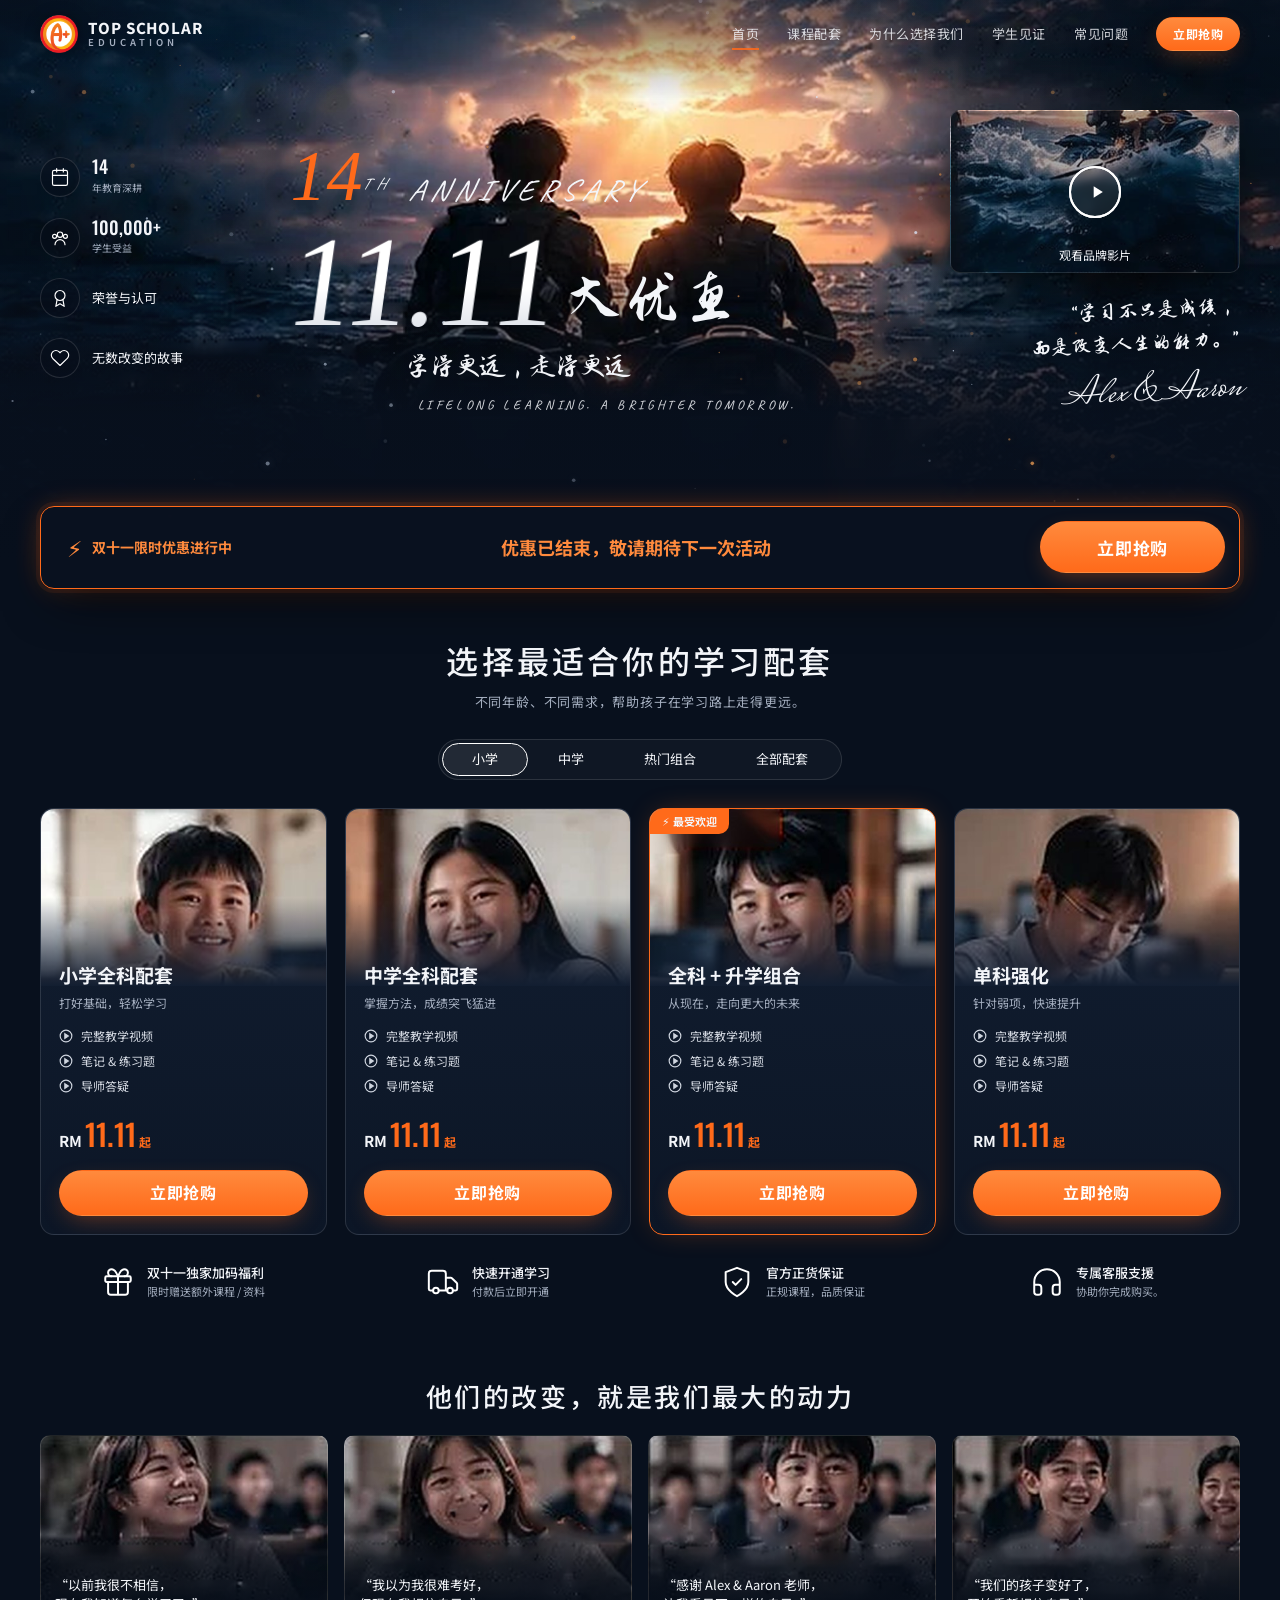
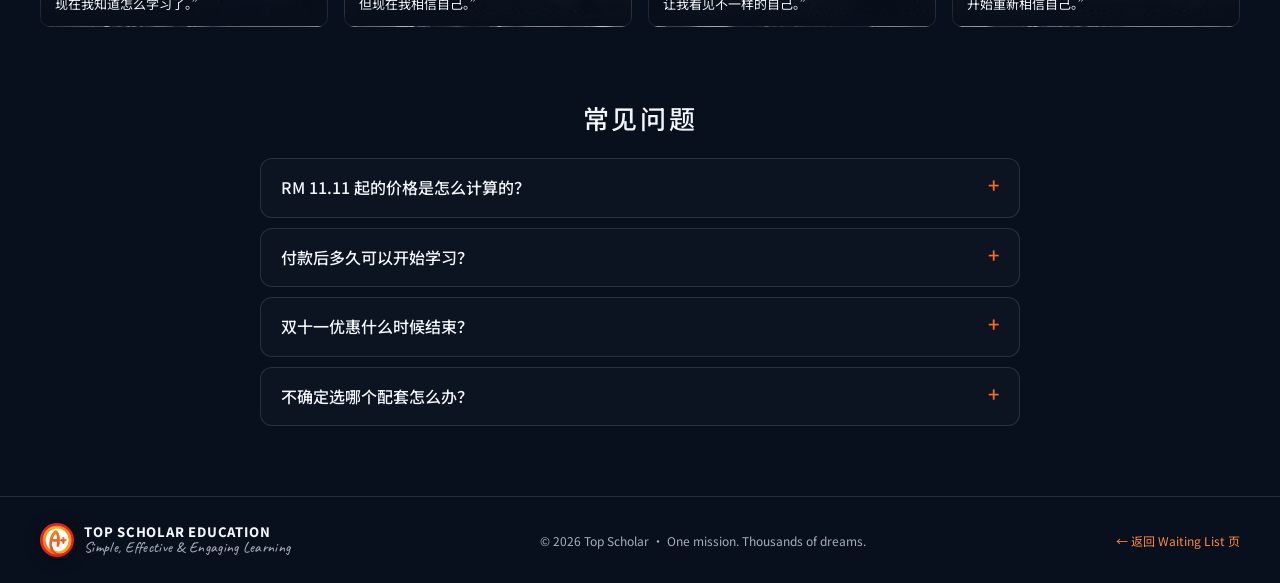
==== commit 86191989: "Apply the official Top Scholar logo; add Section 4 (11.11 offer) - Circular A+ mark cut from the off" ====
--- a/order.html
+++ b/order.html
@@ -6,7 +6,8 @@
   <title>Top Scholar · 11.11 大优惠 · 立即抢购</title>
   <meta name="description" content="Top Scholar 十四周年 11.11 大优惠正式开卖：选择最适合你的学习配套，RM 11.11 起。">
   <meta name="theme-color" content="#0a1220">
-  <link rel="icon" href="assets/logo.svg" type="image/svg+xml">
+  <link rel="icon" href="assets/favicon.png" type="image/png">
+  <link rel="apple-touch-icon" href="assets/apple-touch-icon.png">
   <link rel="preconnect" href="https://fonts.googleapis.com">
   <link rel="preconnect" href="https://fonts.gstatic.com" crossorigin>
   <link href="https://fonts.googleapis.com/css2?family=Caveat:wght@500;700&family=Mrs+Saint+Delafield&family=Noto+Sans+SC:wght@300;400;500;700;900&family=Oswald:wght@400;500&family=Permanent+Marker&family=Zhi+Mang+Xing&display=swap" rel="stylesheet">
@@ -16,9 +17,9 @@
 
   <header class="nav" id="nav">
     <div class="container nav__inner">
-      <a href="index.html" class="logo" aria-label="Top Scholar">
-        <img src="assets/logo.svg" alt="" width="34" height="22">
-        <span>TOP SCHOLAR</span>
+      <a href="index.html" class="logo" aria-label="Top Scholar Education">
+        <img src="assets/ts-mark.png" alt="" width="38" height="38">
+        <span class="logo__word"><b>TOP SCHOLAR</b><small>EDUCATION</small></span>
       </a>
       <nav class="nav__links nav__links--cn" id="navLinks">
         <a href="#top" class="is-active">首页</a>
@@ -182,7 +183,7 @@
 
   <footer class="footer">
     <div class="container footer__inner">
-      <a href="index.html" class="logo"><img src="assets/logo.svg" alt="" width="28" height="18"><span>TOP SCHOLAR</span></a>
+      <a href="index.html" class="logo logo--footer"><img src="assets/ts-mark.png" alt="" width="34" height="34"><span class="logo__word"><b>TOP SCHOLAR EDUCATION</b><small>Simple, Effective &amp; Engaging Learning</small></span></a>
       <p>© 2026 Top Scholar · One mission. Thousands of dreams.</p>
       <a href="index.html" class="footer__link">← 返回 Waiting List 页</a>
     </div>
--- a/css/style.css
+++ b/css/style.css
@@ -79,7 +79,11 @@
 }
 .nav.is-scrolled { background: rgba(8, 16, 29, .82); backdrop-filter: blur(14px); border-color: var(--line); }
 .nav__inner { display: flex; align-items: center; justify-content: space-between; height: 68px; }
-.logo { display: inline-flex; align-items: center; gap: 12px; font-weight: 500; letter-spacing: .22em; font-size: 14px; }
+.logo { display: inline-flex; align-items: center; gap: 10px; }
+.logo img { flex: none; filter: drop-shadow(0 2px 8px rgba(0,0,0,.35)); }
+.logo__word { display: flex; flex-direction: column; line-height: 1.05; }
+.logo__word b { font-weight: 800; font-size: 15px; letter-spacing: .06em; }
+.logo__word small { font-size: 9.5px; font-weight: 600; letter-spacing: .42em; color: var(--muted); margin-top: 3px; }
 .nav__links { display: flex; align-items: center; gap: 34px; font-size: 12px; letter-spacing: .14em; }
 .nav__links a:not(.btn) { opacity: .85; position: relative; padding: 6px 0; }
 .nav__links a:not(.btn)::after {
@@ -99,8 +103,6 @@
   font-family: var(--brush); font-weight: 400; margin: 0; line-height: 1.05;
   text-shadow: 0 4px 30px rgba(0,0,0,.55);
 }
-.brush-line { display: block; font-size: clamp(54px, 7vw, 92px); }
-.brush-line--2 { padding-left: .35em; }
 .brush-cn--sm { font-size: clamp(44px, 5.2vw, 70px); }
 .brush-cn--film { font-size: clamp(32px, 3.6vw, 48px); }
 .hand-caps { font-family: var(--hand); letter-spacing: .28em; text-transform: uppercase; font-weight: 500; }
@@ -143,27 +145,8 @@
 }
 .hero__spray { position: absolute; inset: 0; width: 100%; height: 100%; z-index: -1; pointer-events: none; }
 
-.hero--landing { min-height: max(760px, 100vh); padding-top: 120px; display: flex; flex-direction: column; }
 .hero__grid { display: flex; justify-content: space-between; align-items: flex-start; gap: 24px; flex: 1; }
-.hero__left { padding-top: 40px; }
-.hero__tag { margin: 18px 0 30px 2.4em; font-size: 18px; transform: rotate(-4deg); opacity: .9; }
-.hero__facts { list-style: none; margin: 0; padding: 0; font-size: 12px; letter-spacing: .2em; line-height: 2.1; opacity: .9; }
-.hero__right { text-align: right; padding-top: 30px; }
-.hero__right .big-1111 { margin: 8px 0 -4px; }
-.hero__right .brush-cn--sm { margin-right: .6em; }
-.hero__mission { font-size: 15px; margin: 18px 0 0; opacity: .85; transform: rotate(-3deg); }
-
-.hero__count { display: flex; justify-content: center; margin-top: -170px; padding-bottom: 36px; }
-.countdown-card {
-  background: rgba(10, 18, 32, .7);
-  border: 1px solid var(--line);
-  backdrop-filter: blur(12px);
-  border-radius: 16px;
-  padding: 18px 46px 16px;
-  text-align: center;
-  box-shadow: 0 30px 60px -20px rgba(0,0,0,.7);
-}
-.countdown-card__title { margin: 0 0 6px; font-size: 17px; letter-spacing: .08em; }
+
 
 /* ---------- Countdown ---------- */
 .countdown { display: flex; align-items: flex-start; justify-content: center; gap: 14px; }
@@ -202,42 +185,34 @@
 .wl-note { text-align: center; color: var(--muted); font-size: 13px; margin: 14px 0 0; }
 .wl-note b { color: var(--orange-2); font-family: var(--digit); font-size: 16px; font-weight: 500; }
 
-.perks { list-style: none; padding: 0; margin: 40px auto 0; display: grid; grid-template-columns: repeat(4, 1fr); gap: 20px; max-width: 760px; }
-.perks li { display: flex; flex-direction: column; align-items: center; gap: 12px; font-size: 13px; text-align: center; }
-.perks svg, .stat svg, .benefits svg, .side-stats svg {
+.benefits svg, .side-stats svg {
   width: 34px; height: 34px; fill: none; stroke: #fff; stroke-width: 1.4; stroke-linecap: round; stroke-linejoin: round;
 }
-.perks li:hover svg { stroke: var(--orange); transform: translateY(-4px); }
-.perks svg { transition: transform .25s, stroke .25s; }
 
 /* Brand film */
 .film { padding: 20px 0 10px; }
 .film__frame {
-  position: relative; height: 460px; border-radius: var(--radius); overflow: hidden;
-  display: grid; grid-template-columns: 1fr 1fr;
+  position: relative; aspect-ratio: 3 / 1; border-radius: var(--radius); overflow: hidden;
   border: 1px solid var(--line);
 }
-.film__face, .film__ride { background-size: cover; background-position: center; transition: transform 1.2s ease; }
-.film__face { background-position: center 20%; filter: brightness(.75); }
-.film__frame:hover .film__face, .film__frame:hover .film__ride { transform: scale(1.04); }
+.film__face {
+  position: absolute; inset: 0;
+  background-size: cover; background-position: center 30%; filter: brightness(.75);
+  transition: transform 1.2s ease;
+}
+.film__frame:hover .film__face { transform: scale(1.04); }
 .film__shade {
   position: absolute; inset: 0; pointer-events: none;
   background:
-    linear-gradient(90deg, rgba(8,16,29,.25) 0%, rgba(8,16,29,.2) 40%, rgba(8,16,29,.0) 60%),
-    linear-gradient(180deg, transparent 25%, rgba(8,16,29,.85) 100%);
-}
-.film__face::after { content: ""; }
+    radial-gradient(ellipse 60% 80% at 50% 50%, rgba(8,16,29,.35), transparent 80%),
+    linear-gradient(180deg, transparent 35%, rgba(8,16,29,.85) 100%);
+}
 .film__content {
-  position: absolute; left: 0; width: 55%; top: 0; bottom: 0;
+  position: absolute; inset: 0;
   display: flex; flex-direction: column; align-items: center; justify-content: center; gap: 14px; text-align: center;
   padding: 20px;
 }
 .film__content p { margin: 0; letter-spacing: .1em; }
-.film__quote {
-  position: absolute; right: 7%; bottom: 13%; text-align: right; font-size: 20px; line-height: 1.6;
-  display: flex; flex-direction: column; transform: rotate(-4deg);
-}
-.film__quote span:last-child { font-size: 16px; opacity: .85; }
 
 .play {
   width: 74px; height: 74px; border-radius: 50%;
@@ -256,21 +231,12 @@
 .play--sm svg { width: 20px; height: 20px; }
 @keyframes ripple { from { transform: scale(1); opacity: .8; } to { transform: scale(1.8); opacity: 0; } }
 
-/* Stats */
-.stats { padding: 26px 0 40px; }
-.stats__row {
-  display: grid; grid-template-columns: repeat(4, 1fr); gap: 16px;
-  border-top: 1px solid var(--line); padding-top: 30px;
-}
-.stat { display: flex; align-items: center; justify-content: center; gap: 14px; }
-.stat b { font-family: var(--digit); font-size: 28px; font-weight: 500; display: block; line-height: 1.1; }
-.stat small { font-size: 11px; color: var(--muted); }
-.stat__txt { font-size: 14px; }
-
 /* Footer */
 .footer { border-top: 1px solid var(--line); padding: 26px 0; color: var(--muted); font-size: 12px; }
 .footer__inner { display: flex; align-items: center; justify-content: space-between; gap: 16px; flex-wrap: wrap; }
-.footer .logo { color: var(--text); font-size: 12px; }
+.footer .logo { color: var(--text); }
+.logo--footer .logo__word b { font-size: 13px; }
+.logo--footer .logo__word small { font-family: "Caveat", cursive; font-size: 15px; font-weight: 500; letter-spacing: .02em; text-transform: none; margin-top: 2px; }
 .footer p { margin: 0; }
 .footer__link { color: var(--orange-2); }
 
@@ -467,9 +433,233 @@
 .reveal--delay { transition-delay: .15s; }
 .reveal--delay2 { transition-delay: .3s; }
 .reveal.is-in { opacity: 1; transform: none; }
-.brush-line { opacity: 0; transform: translateX(-30px); filter: blur(6px); transition: all 1.1s cubic-bezier(.2,.7,.2,1); }
-.is-in .brush-line { opacity: 1; transform: none; filter: none; }
-.is-in .brush-line--2 { transition-delay: .25s; }
+
+/* ==========================================================
+   SECTION 1 · HERO (landscape layout of the mobile poster)
+   ========================================================== */
+.s1 {
+  /* photo box: 16:9, capped so the countdown still fits on a laptop screen */
+  --img-h: max(440px, min(56.25vw, 100vh - 230px));
+  --img-y: .5;                 /* background-position-y of the photo */
+  /* --f is the 11.11 size; the whole title block is about 1.95 × --f tall */
+  --f: max(72px, min(12.5vw, 205px));
+  /* push the photo down just enough that the title ends above the riders' heads (~50% down the photo) */
+  --shift: max(0px, 72px + var(--f) * 1.95 + 22px - var(--img-h) * .5);
+  position: relative; isolation: isolate; overflow: hidden;
+  /* the bottom block starts where the jet skis end (80% down the photo) */
+  padding: calc(var(--shift) + (var(--img-h) - 56.25vw) * var(--img-y) + 45vw) 0 36px;
+}
+.s1__bg {
+  position: absolute; inset: var(--shift) 0 auto; height: var(--img-h); z-index: -3;
+  background-size: cover; background-position: 50% 50%;
+  filter: saturate(1.12) contrast(1.06) brightness(.9);
+  -webkit-mask-image: linear-gradient(180deg, transparent 0, #000 7%, #000 82%, transparent);
+          mask-image: linear-gradient(180deg, transparent 0, #000 7%, #000 82%, transparent);
+  animation: kenburns 30s ease-in-out infinite alternate;
+  transform-origin: 50% 60%;
+  will-change: transform;
+}
+.s1__water { position: absolute; inset: 0; width: 100%; height: 100%; display: block; }
+.s1__shade {
+  position: absolute; inset: 0; pointer-events: none;
+  background:
+    linear-gradient(180deg, rgba(5,11,24,.8) 0%, rgba(5,11,24,.35) 24%, transparent 44%, transparent 66%, rgba(5,11,24,.55) 86%, var(--bg) 100%),
+    radial-gradient(ellipse 75% 70% at 50% 55%, transparent 45%, rgba(5,11,24,.55) 100%),
+    linear-gradient(rgba(14,36,78,.26), rgba(14,36,78,.26));
+}
+
+/* centered 14th anniversary / 11.11 / motto (sized by --f on .s1) */
+.s1__top { position: absolute; top: 72px; left: 0; right: 0; display: flex; justify-content: center; }
+.s1__brand { display: flex; flex-direction: column; align-items: center; text-align: center; }
+.s1__anniv {
+  width: calc(var(--f) * 2.6); height: auto; margin-bottom: calc(var(--f) * -.02);
+  filter: drop-shadow(0 6px 14px rgba(0,0,0,.5));
+}
+
+/* ice-blue 3D "11.11" */
+.s1__1111 {
+  position: relative; display: inline-block; margin: 0; padding: 0 .3em;
+  font-family: "Archivo Black", var(--font); font-weight: 400;
+  font-size: var(--f); line-height: .95; letter-spacing: -.01em;
+}
+.s1__num {
+  position: relative; display: inline-block; transform: skewX(-9deg);
+  background: linear-gradient(172deg, #fff 0%, #e2f4ff 20%, #86c9f4 42%, #1d5c9c 58%, #a9dcff 76%, #fff 100%);
+  background-size: 100% 220%;
+  -webkit-background-clip: text; background-clip: text; color: transparent;
+  -webkit-text-stroke: 1.5px rgba(255,214,140,.9);
+  filter: drop-shadow(0 0 1px #ffd690) drop-shadow(0 5px 0 #0c2a4e) drop-shadow(0 14px 22px rgba(0,0,0,.6)) drop-shadow(0 0 22px rgba(110,190,255,.35));
+  animation: ice 6s ease-in-out infinite alternate;
+}
+.s1__num::after { /* light sweep */
+  content: attr(data-text); position: absolute; inset: 0;
+  background: linear-gradient(110deg, transparent 42%, rgba(255,255,255,.95) 50%, transparent 58%);
+  background-size: 260% 100%; background-position: 130% 0;
+  -webkit-background-clip: text; background-clip: text; color: transparent; -webkit-text-stroke: 0;
+  animation: sweep 4.5s ease-in-out infinite;
+}
+@keyframes ice { to { background-position: 0 100%; } }
+@keyframes sweep { 0%, 35% { background-position: 130% 0; } 100% { background-position: -30% 0; } }
+.s1__wave {
+  position: absolute; bottom: -.04em; width: .62em; height: .42em;
+  fill: none; stroke: #8fd3ff; stroke-width: 7; stroke-linecap: round;
+  filter: drop-shadow(0 0 6px rgba(120,200,255,.9));
+  animation: bob 3.2s ease-in-out infinite;
+}
+.s1__wave path:nth-child(2) { stroke-width: 3.5; opacity: .65; }
+.s1__wave--l { left: -.08em; }
+.s1__wave--r { right: -.08em; animation-delay: -1.6s; }
+@keyframes bob { 50% { transform: translateY(-6px) rotate(-3deg); } }
+
+.s1__motto {
+  margin: 8px 0 0; font-family: "Noto Serif SC", serif; font-weight: 700;
+  font-size: max(20px, var(--f) * .245); letter-spacing: .06em;
+  text-shadow: 0 2px 14px rgba(0,0,0,.7);
+}
+
+/* headline → subtitle → countdown */
+.s1__bottom { display: flex; flex-direction: column; align-items: center; text-align: center; }
+.s1__headline {
+  margin: 0; font-family: "Noto Serif SC", serif; font-weight: 900;
+  font-size: clamp(40px, 3.8vw, 66px); line-height: 1.15; letter-spacing: .02em;
+}
+.s1__h1 { color: #fff; text-shadow: 0 4px 24px rgba(0,0,0,.65); }
+.s1__h2 {
+  background: linear-gradient(180deg, #ffd59a 0%, #ff9d40 42%, #ff6a1a 68%, #e0500c 100%);
+  -webkit-background-clip: text; background-clip: text; color: transparent;
+  filter: drop-shadow(0 4px 18px rgba(255,106,26,.45));
+}
+.s1__rule {
+  position: relative; display: block; height: 2px; width: min(640px, 90%); margin: 10px auto 12px;
+  background: linear-gradient(90deg, transparent, #ffad5c 35%, #fff1d6 50%, #ffad5c 65%, transparent);
+  box-shadow: 0 0 12px rgba(255,150,60,.85);
+}
+.s1__rule::after {
+  content: ""; position: absolute; left: 50%; top: 50%; width: 110px; height: 10px; transform: translate(-50%, -50%);
+  background: radial-gradient(closest-side, rgba(255,240,210,.95), transparent);
+}
+.s1__sub {
+  margin: 0 0 18px; font-family: "Noto Serif SC", serif; font-weight: 500;
+  font-size: clamp(16px, 1.35vw, 20px); line-height: 1.7;
+  text-shadow: 0 2px 10px rgba(0,0,0,.75);
+}
+
+.s1__count {
+  padding: 12px 18px 16px; border-radius: 18px;
+  background: rgba(10,18,32,.55); border: 1px solid rgba(255,255,255,.18);
+  backdrop-filter: blur(14px);
+  box-shadow: inset 0 1px 0 rgba(255,255,255,.1), 0 30px 60px -20px rgba(0,0,0,.8);
+}
+.s1__count-title { margin: 0 0 10px; text-align: center; font-family: "Noto Serif SC", serif; font-size: 16px; letter-spacing: .12em; }
+.s1__tiles { display: grid; grid-template-columns: repeat(4, 108px); gap: 14px; }
+.s1__tile {
+  position: relative; overflow: hidden;
+  display: flex; flex-direction: column; align-items: center; padding: 6px 0 8px;
+  border-radius: 12px; border: 1px solid rgba(255,255,255,.12);
+  background: linear-gradient(180deg, rgba(255,255,255,.07), rgba(255,255,255,.02));
+}
+.s1__tile::after {
+  content: ""; position: absolute; left: 22%; right: 22%; bottom: 0; height: 1px;
+  background: linear-gradient(90deg, transparent, #7cc8ff, transparent); box-shadow: 0 0 8px #7cc8ff;
+}
+.s1__tile span {
+  display: inline-block; font-family: "Noto Serif SC", serif; font-weight: 500;
+  font-size: 42px; line-height: 1.15; font-variant-numeric: tabular-nums;
+}
+.s1__tile span.tick { animation: tick .45s cubic-bezier(.3,1.6,.6,1); }
+.s1__tile small { font-family: "Noto Serif SC", serif; font-size: 12px; letter-spacing: .08em; color: #cfd6e2; }
+.s1__tiles.is-done { display: block; padding: 20px 30px; text-align: center; font-size: 18px; font-weight: 700; color: var(--orange-2); }
+
+@media (min-width: 901px) and (max-height: 760px) {
+  .s1__headline { font-size: 44px; }
+  .s1__sub { font-size: 15px; margin-bottom: 12px; }
+  .s1__count { padding: 8px 14px 12px; }
+  .s1__count-title { font-size: 14px; margin-bottom: 6px; }
+  .s1__tiles { grid-template-columns: repeat(4, 92px); gap: 10px; }
+  .s1__tile span { font-size: 32px; }
+}
+@media (max-width: 900px) {
+  /* stacked like the original phone poster: logo on the sky, riders, headline, countdown */
+  .s1 { --img-h: 470px; padding: 520px 0 36px; }
+  .s1__bg {
+    top: 110px;
+    -webkit-mask-image: linear-gradient(180deg, transparent 0, #000 16%, #000 76%, transparent);
+            mask-image: linear-gradient(180deg, transparent 0, #000 16%, #000 76%, transparent);
+  }
+  .s1__shade {
+    background:
+      linear-gradient(180deg, rgba(5,11,24,.5) 0%, rgba(5,11,24,.2) 36%, transparent 48%, rgba(5,11,24,.55) 88%),
+      linear-gradient(rgba(14,36,78,.25), rgba(14,36,78,.25));
+  }
+  .s1 { --f: min(24.5vw, 160px); }       /* 11.11 + its waves must fit the screen width */
+  .s1__anniv { width: min(86vw, var(--f) * 3); }
+  .s1__top { top: 76px; }
+  .s1__motto { font-size: 26px; margin-top: 8px; }
+  .s1__headline { font-size: min(13vw, 72px); }
+  .s1__h1, .s1__h2 { display: block; }
+  .s1__sub { font-size: 15px; }
+  .s1__line { display: block; }
+  .s1__count { width: 100%; max-width: 520px; padding: 12px 12px 14px; }
+  .s1__tiles { grid-template-columns: repeat(4, 1fr); gap: 8px; }
+  .s1__tile span { font-size: 30px; }
+  .s1__tile small { font-size: 10px; }
+}
+
+/* ==========================================================
+   SECTION 3 · 100,000+ STUDENTS
+   ========================================================== */
+.s3 {
+  --h: max(520px, min(56.25vw, 100vh));
+  position: relative; isolation: isolate; overflow: hidden;
+  height: var(--h); margin-top: 40px; background: #0b1322;
+}
+/* the wall image is 1400×900 and tiles seamlessly; three copies cover any width, slide one copy */
+.s3__wall { position: absolute; inset: 0; z-index: -3; }
+.s3__track { display: flex; height: 100%; width: max-content; animation: s3slide 75s linear infinite; will-change: transform; }
+.s3__track img { flex: none; height: 100%; width: auto; max-width: none; }
+@keyframes s3slide { to { transform: translateX(-33.3333%); } }
+.s3__shade {
+  position: absolute; inset: 0; z-index: -2; pointer-events: none;
+  background:
+    radial-gradient(ellipse 40% 36% at 50% 53%, rgba(8,14,28,.85), rgba(8,14,28,.55) 55%, transparent 100%),
+    linear-gradient(180deg, var(--bg) 0%, transparent 14%, transparent 78%, var(--bg) 100%),
+    linear-gradient(rgba(10,18,34,.3), rgba(10,18,34,.3));
+}
+.s3__flag {
+  position: absolute; left: 0; top: 0; z-index: -1;
+  width: calc(var(--h) * 1180 / 900); height: calc(var(--h) * 330 / 900);
+  -webkit-mask-image: linear-gradient(180deg, transparent 0, #000 12%);
+          mask-image: linear-gradient(180deg, transparent 0, #000 12%);
+}
+
+.s3__text {
+  position: absolute; inset: 0; padding-top: 3%;
+  display: flex; flex-direction: column; align-items: center; justify-content: center; text-align: center;
+  font-family: "Source Serif 4", "Noto Serif SC", serif; color: #fff;
+  text-shadow: 0 6px 30px rgba(0,0,0,.6);
+}
+.s3__text p { margin: 0; }
+.s3__num {
+  position: relative; font-weight: 800; line-height: 1; letter-spacing: -.01em;
+  font-size: min(var(--h) * .235, 16.5vw);
+  font-variant-numeric: lining-nums tabular-nums;
+}
+/* the hidden final value fixes the width, so the count-up doesn't jiggle the layout */
+.s3__ghost { visibility: hidden; }
+.s3__live { position: absolute; top: 0; right: 0; white-space: nowrap; }
+.s3__word { font-weight: 800; line-height: 1; font-size: min(var(--h) * .19, 14vw); margin-top: -.02em; }
+.s3__sub { font-weight: 400; font-size: min(var(--h) * .058, 6vw); margin-top: .55em !important; color: #e8ecf3; }
+
+@media (max-width: 900px) {
+  .s3 { --h: 560px; }
+}
+
+/* ==========================================================
+   SECTION 4 · 11.11 OFFER
+   ========================================================== */
+.s4 { padding: 40px 0 10px; }
+.s4__frame { width: min(1600px, 100%); margin: 0 auto; }
+.s4__frame img { width: 100%; height: auto; }
 
 /* ==========================================================
    Responsive
@@ -500,19 +690,7 @@
   .nav.is-open { background: rgba(8,16,29,.97); }
   .nav.is-open .nav__links { transform: none; visibility: visible; }
 
-  /* landing hero becomes stacked, like the phone mock */
-  .hero--landing { min-height: auto; padding-top: 90px; }
-  .hero--landing .hero__bg { background-position: 52% 40%; }
   .hero__grid { flex-direction: column; align-items: center; text-align: center; }
-  .hero__left { order: 2; padding-top: 0; }
-  .hero__left .brush-line { font-size: 44px; }
-  .hero__left .brush-line--2 { padding-left: 0; }
-  .hero__tag { margin: 8px 0 10px; }
-  .hero__facts { display: none; }
-  .hero__right { order: 1; text-align: center; padding-top: 0; }
-  .hero__right .brush-cn--sm { margin-right: 0; }
-  .hero__count { margin-top: 160px; }
-  .countdown-card { padding: 14px 18px; width: 100%; }
   .cd { min-width: 0; }
   .cd span { font-size: 38px; }
   .countdown { gap: 8px; }
@@ -520,17 +698,11 @@
 
   .wl-form { flex-direction: column; }
   .wl-form input { flex: none; width: 100%; }
-  .hero__mission { font-size: 12px; letter-spacing: .14em; }
   .anniv { font-size: 20px; }
   .anniv--big { font-size: 20px; }
   .order-title__en { font-size: 11px; letter-spacing: .12em; }
   .card__img { aspect-ratio: 16/9; }
-  .perks { grid-template-columns: repeat(2, 1fr); gap: 26px 10px; }
-  .film__frame { grid-template-columns: 1fr; grid-template-rows: 1fr 1fr; height: 560px; }
-  .film__content { width: 100%; bottom: 50%; }
-  .film__quote { bottom: 8%; }
-  .stats__row { grid-template-columns: repeat(2, 1fr); row-gap: 24px; }
-  .stat { justify-content: flex-start; }
+  .film__frame { aspect-ratio: auto; height: 340px; }
 
   .hero--order { padding-top: 90px; padding-bottom: 80px; }
   .side-stats { grid-template-columns: repeat(2, 1fr); text-align: left; }
@@ -559,5 +731,5 @@
 
 @media (prefers-reduced-motion: reduce) {
   *, *::before, *::after { animation: none !important; transition: none !important; }
-  .reveal, .brush-line { opacity: 1; transform: none; filter: none; }
-}
+  .reveal { opacity: 1; transform: none; filter: none; }
+}
